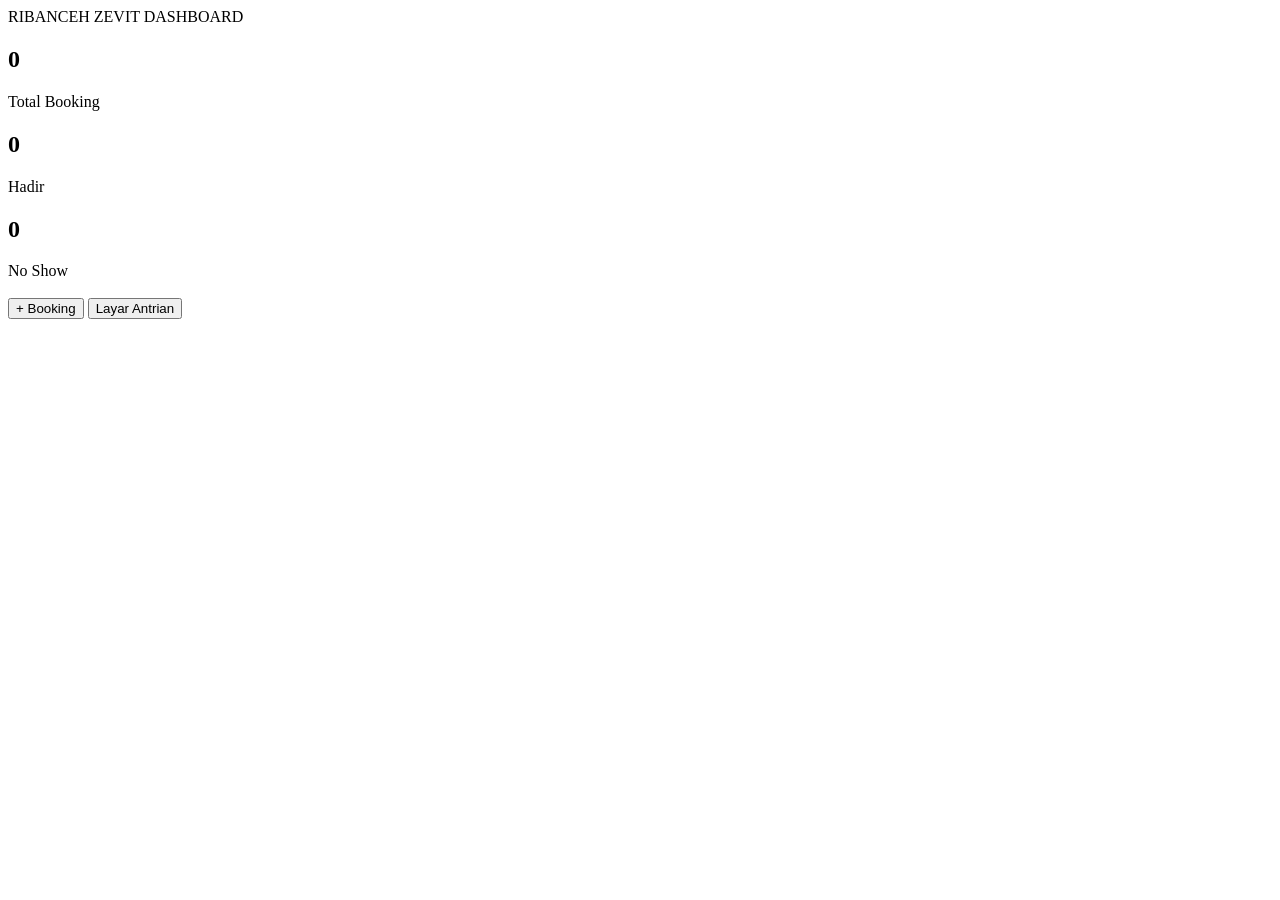
==== ribancehzevit/index.html @ 9abd5699 "Add files via upload" ====
<!DOCTYPE html>
<html>
<head>
    <title>RIBANCEH ZEVIT</title>
    <link rel="stylesheet" href="css/style.css">
</head>
<body>

<div class="navbar">RIBANCEH ZEVIT DASHBOARD</div>

<div class="container">
    <div class="grid">
        <div class="card">
            <h2 id="total">0</h2>
            Total Booking
        </div>

        <div class="card">
            <h2 id="hadir">0</h2>
            Hadir
        </div>

        <div class="card">
            <h2 id="noshow">0</h2>
            No Show
        </div>
    </div>

    <br>
    <a href="booking.html"><button class="button">+ Booking</button></a>
    <a href="queue.html"><button class="button">Layar Antrian</button></a>
</div>

<script src="js/app.js"></script>
</body>
</html>
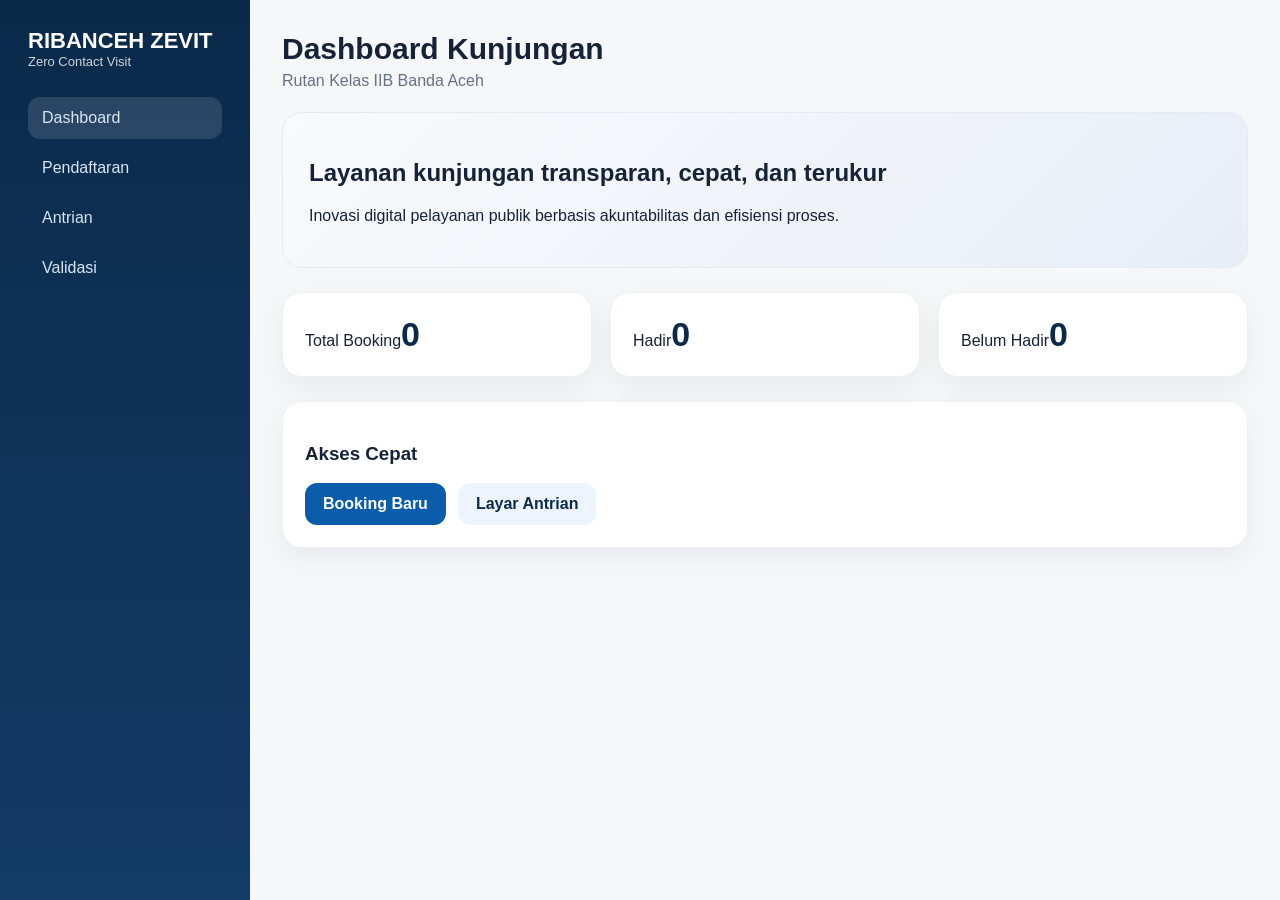
==== commit 770223de: "Add files via upload" ====
--- a/ribancehzevit/index.html
+++ b/ribancehzevit/index.html
@@ -1,36 +1,49 @@
 <!DOCTYPE html>
-<html>
+<html lang="id">
 <head>
-    <title>RIBANCEH ZEVIT</title>
-    <link rel="stylesheet" href="css/style.css">
+  <meta charset="UTF-8">
+  <meta name="viewport" content="width=device-width, initial-scale=1.0">
+  <title>RIBANCEH ZEVIT</title>
+  <link rel="stylesheet" href="css/style.css">
 </head>
 <body>
+  <aside class="sidebar">
+    <div class="brand">RIBANCEH ZEVIT</div>
+    <div class="subtitle">Zero Contact Visit</div>
+    <nav>
+      <a class="active" href="index.html">Dashboard</a>
+      <a href="booking.html">Pendaftaran</a>
+      <a href="queue.html">Antrian</a>
+      <a href="scanner.html">Validasi</a>
+    </nav>
+  </aside>
 
-<div class="navbar">RIBANCEH ZEVIT DASHBOARD</div>
+  <main class="main">
+    <header class="topbar">
+      <h1>Dashboard Kunjungan</h1>
+      <p>Rutan Kelas IIB Banda Aceh</p>
+    </header>
 
-<div class="container">
-    <div class="grid">
-        <div class="card">
-            <h2 id="total">0</h2>
-            Total Booking
-        </div>
+    <section class="hero">
+      <h2>Layanan kunjungan transparan, cepat, dan terukur</h2>
+      <p>Inovasi digital pelayanan publik berbasis akuntabilitas dan efisiensi proses.</p>
+    </section>
 
-        <div class="card">
-            <h2 id="hadir">0</h2>
-            Hadir
-        </div>
+    <section class="stats">
+      <div class="card"><span>Total Booking</span><strong id="total">0</strong></div>
+      <div class="card"><span>Hadir</span><strong id="hadir">0</strong></div>
+      <div class="card"><span>Belum Hadir</span><strong id="noshow">0</strong></div>
+    </section>
 
-        <div class="card">
-            <h2 id="noshow">0</h2>
-            No Show
-        </div>
-    </div>
+    <section class="panel">
+      <h3>Akses Cepat</h3>
+      <div class="actions">
+        <a class="button" href="booking.html">Booking Baru</a>
+        <a class="button secondary" href="queue.html">Layar Antrian</a>
+      </div>
+    </section>
+  </main>
 
-    <br>
-    <a href="booking.html"><button class="button">+ Booking</button></a>
-    <a href="queue.html"><button class="button">Layar Antrian</button></a>
-</div>
-
-<script src="js/app.js"></script>
+  <script src="js/app.js"></script>
 </body>
 </html>
--- a/ribancehzevit/css/style.css
+++ b/ribancehzevit/css/style.css
@@ -0,0 +1,169 @@
+*{box-sizing:border-box}
+body{
+  margin:0;
+  font-family:Inter,Arial,sans-serif;
+  background:#f6f7f9;
+  color:#152238;
+}
+a{text-decoration:none}
+
+.sidebar{
+  position:fixed;
+  left:0;
+  top:0;
+  bottom:0;
+  width:250px;
+  background:linear-gradient(180deg,#0b2a4a,#123b67);
+  color:#fff;
+  padding:28px;
+}
+
+.brand{
+  font-size:22px;
+  font-weight:800;
+}
+
+.subtitle{
+  font-size:13px;
+  opacity:.8;
+  margin-bottom:28px;
+}
+
+.sidebar nav a{
+  display:block;
+  color:#d9e7f5;
+  padding:12px 14px;
+  border-radius:12px;
+  margin-bottom:8px;
+}
+
+.sidebar nav a.active,
+.sidebar nav a:hover{
+  background:rgba(255,255,255,.12);
+}
+
+.main{
+  margin-left:250px;
+  padding:32px;
+}
+
+.topbar h1{
+  margin:0;
+  font-size:30px;
+}
+
+.topbar p{
+  margin:6px 0 0;
+  color:#667085;
+}
+
+.hero{
+  margin-top:22px;
+  background:linear-gradient(135deg,#f8fafc,#e8eef6);
+  padding:26px;
+  border-radius:20px;
+  border:1px solid #e6ebf2;
+}
+
+.stats{
+  display:grid;
+  grid-template-columns:repeat(auto-fit,minmax(200px,1fr));
+  gap:18px;
+  margin-top:24px;
+}
+
+.card,.panel,.form-card{
+  background:#fff;
+  border-radius:20px;
+  padding:22px;
+  box-shadow:0 10px 30px rgba(15,23,42,.06);
+  border:1px solid #eef2f6;
+}
+
+.card strong{
+  font-size:34px;
+  color:#0b2a4a;
+}
+
+.panel{
+  margin-top:24px;
+}
+
+.actions{
+  display:flex;
+  gap:12px;
+  flex-wrap:wrap;
+}
+
+.button{
+  display:inline-block;
+  background:#0b5cab;
+  color:#fff;
+  padding:12px 18px;
+  border:none;
+  border-radius:12px;
+  font-weight:600;
+  cursor:pointer;
+}
+
+.button.secondary{
+  background:#eef4fb;
+  color:#0b2a4a;
+}
+
+.form-page{
+  min-height:100vh;
+  display:flex;
+  align-items:center;
+  justify-content:center;
+  padding:24px;
+}
+
+.form-card{
+  width:100%;
+  max-width:520px;
+}
+
+input,select,textarea{
+  width:100%;
+  padding:13px 14px;
+  border:1px solid #d9e2ec;
+  border-radius:12px;
+  margin-top:10px;
+}
+
+#qr{
+  margin-top:18px;
+}
+
+.backlink{
+  display:inline-block;
+  margin-top:16px;
+  color:#0b5cab;
+}
+
+.queue-body{
+  background:#0b2a4a;
+  color:#fff;
+  display:flex;
+  align-items:center;
+  justify-content:center;
+  min-height:100vh;
+}
+
+#now{
+  font-size:88px;
+  font-weight:800;
+}
+
+@media(max-width:900px){
+  .sidebar{
+    position:static;
+    width:auto;
+    height:auto;
+  }
+
+  .main{
+    margin-left:0;
+  }
+}
